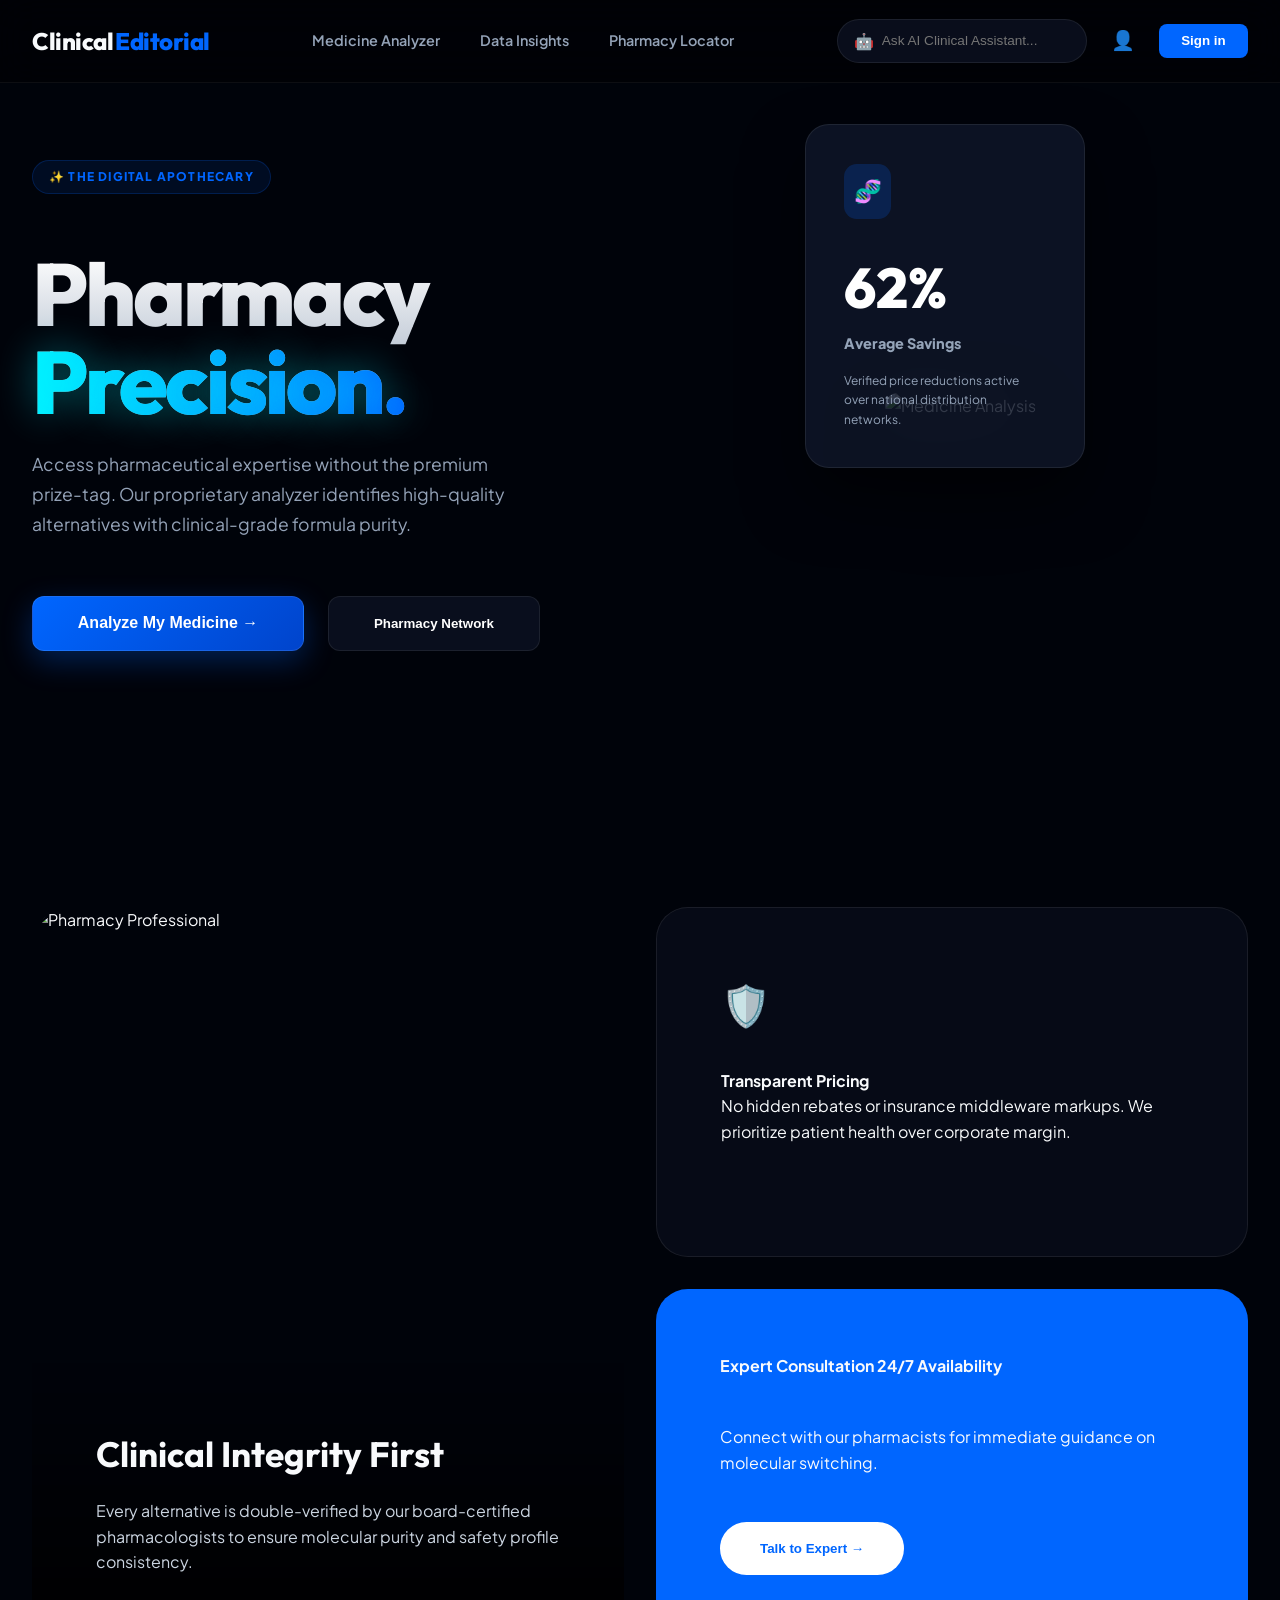
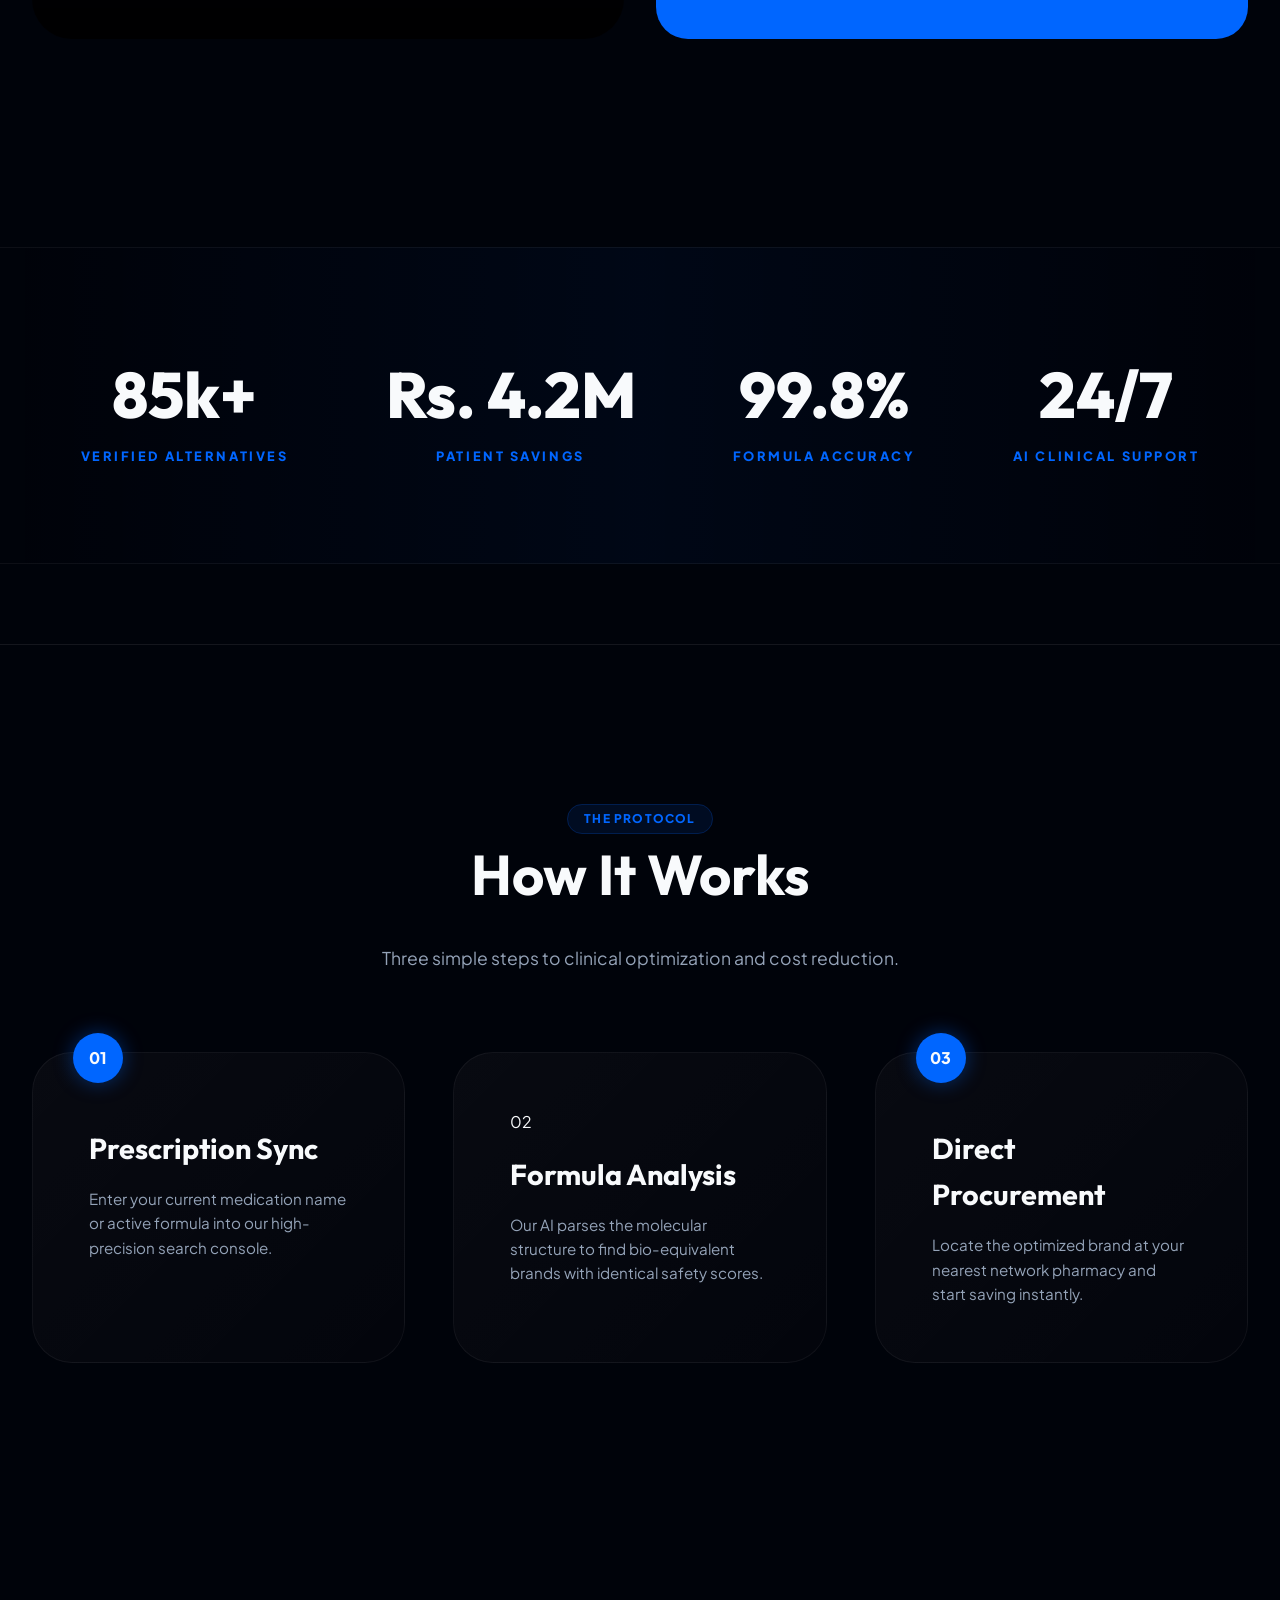
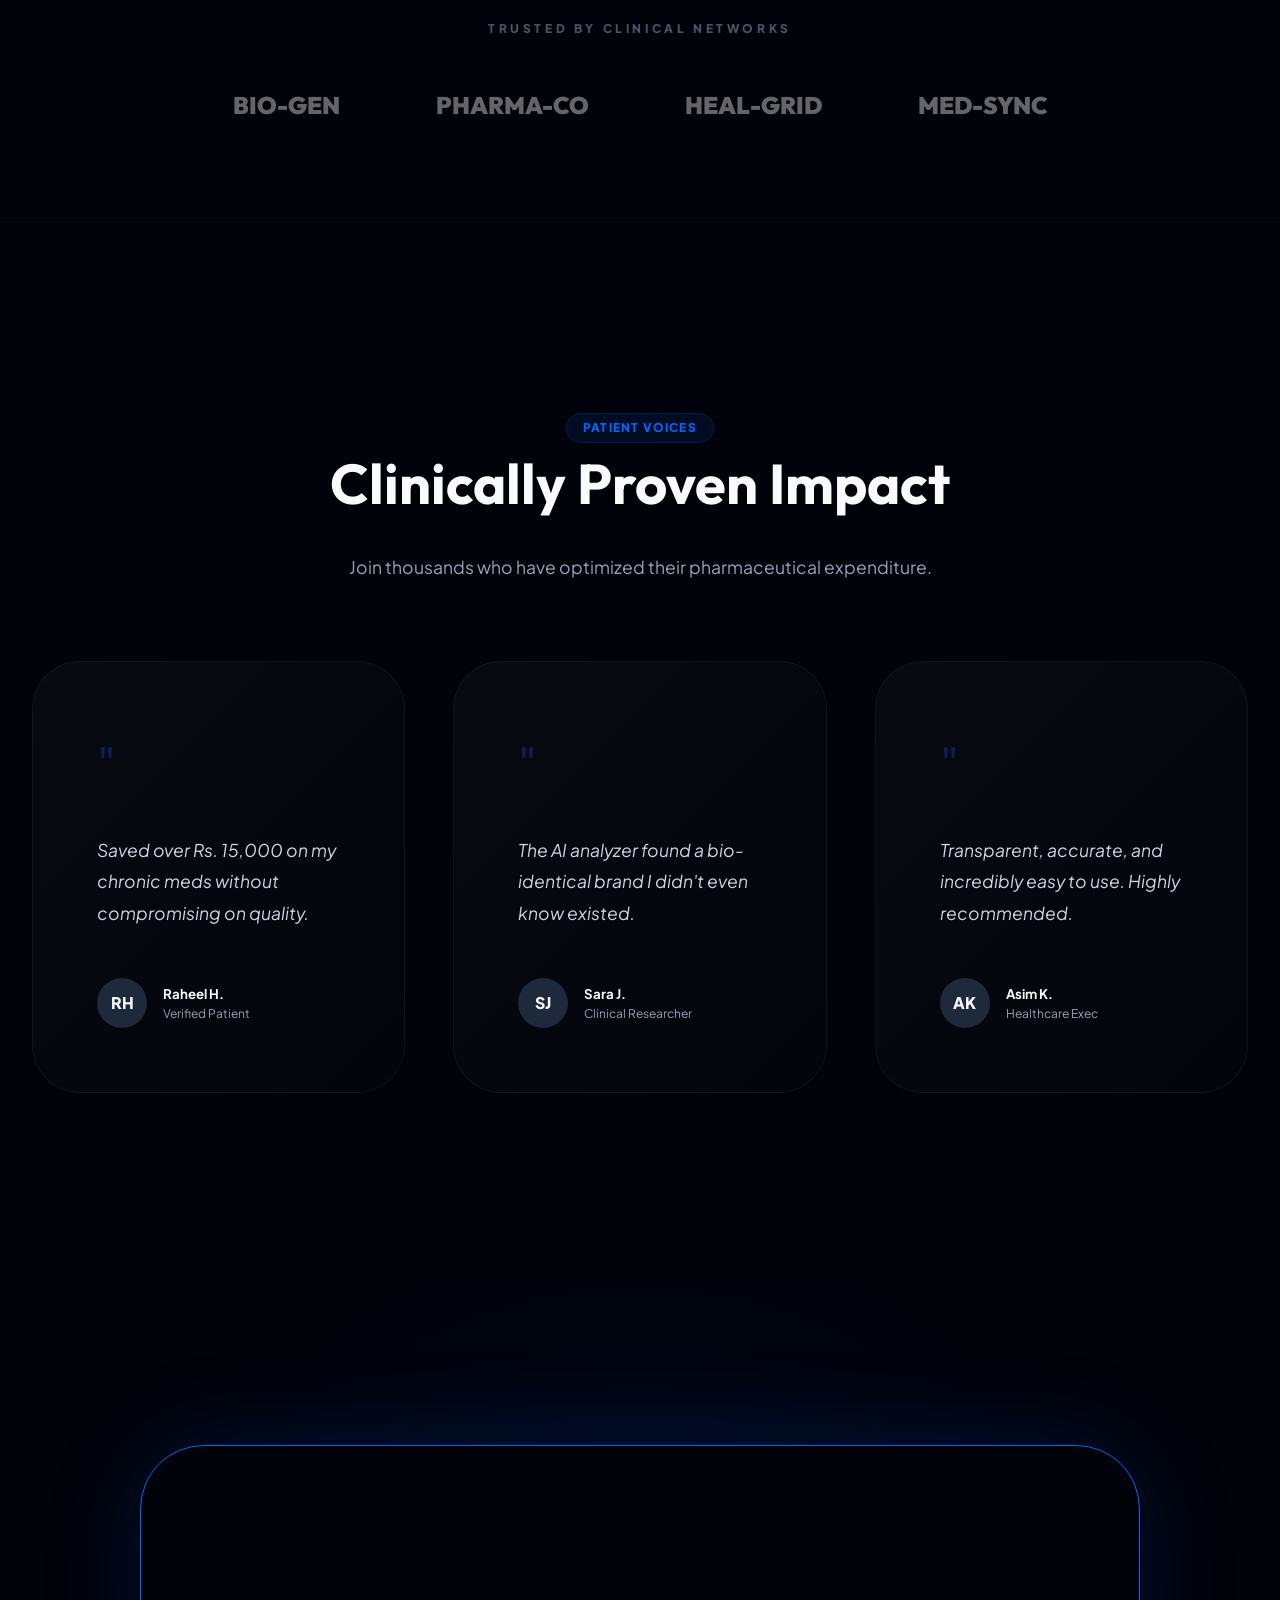
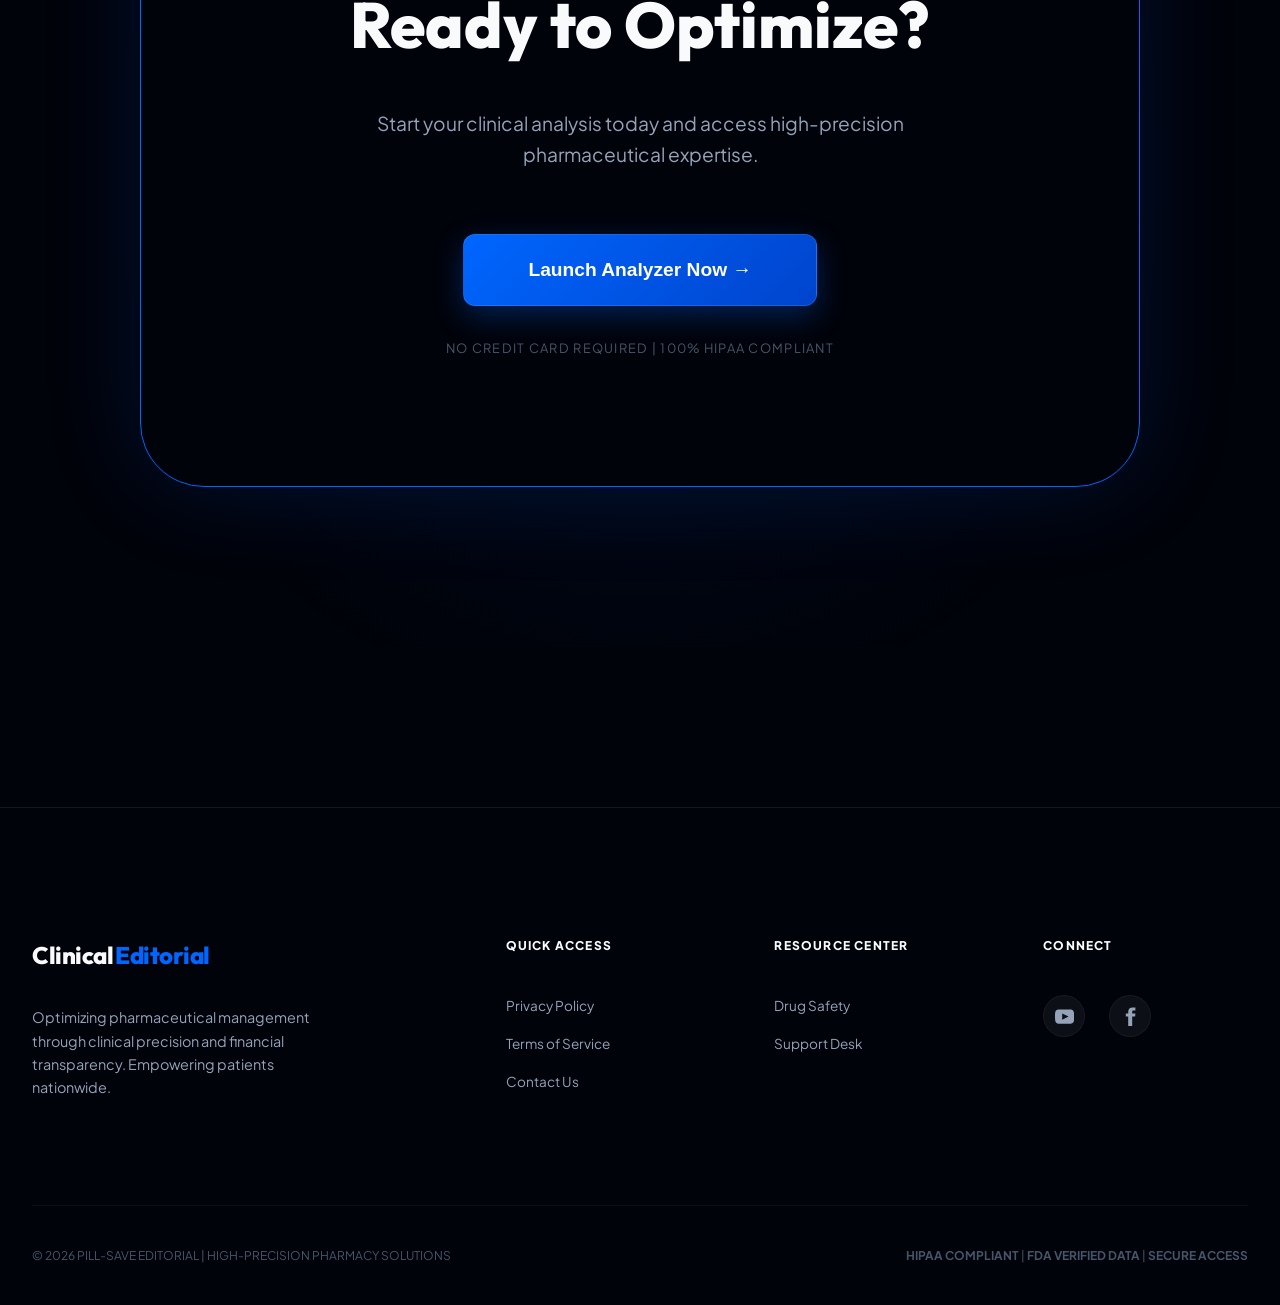
==== frontend/index.html @ 90de8e53 "first" ====
<!DOCTYPE html>
<html lang="en">

<head>
    <meta charset="UTF-8">
    <meta name="viewport" content="width=device-width, initial-scale=1.0">
    <title>Pharmacy Precision | Clinical Editorial</title>
    <!-- Fonts -->
    <link rel="preconnect" href="https://fonts.googleapis.com">
    <link rel="preconnect" href="https://fonts.gstatic.com" crossorigin>
    <link
        href="https://fonts.googleapis.com/css2?family=Outfit:wght@300;400;500;600;700;800;900&family=Plus+Jakarta+Sans:ital,wght@0,300;0,400;0,500;0,600;0,700;0,800;1,400&display=swap"
        rel="stylesheet">
    <!-- Main Style -->
    <link rel="stylesheet" href="style.css">
</head>

<body>
    <!-- Header Navigation -->
    <header class="main-header">
        <div class="header-container">
            <div class="logo"><a href="index.html"
                    style="text-decoration:none; color:inherit;">Clinical<span>Editorial</span></a></div>
            <nav class="nav-menu">
                <a href="analyzer.html">Medicine Analyzer</a>
                <a href="analytics.html">Data Insights</a>
                <a href="locator.html">Pharmacy Locator</a>
            </nav>
            <div class="header-actions">
                <div class="search-mini" style="width: 250px;">
                    <span class="icon" style="cursor: pointer;" onclick="goToAnalyzer()">🤖</span>
                    <input type="text" id="headerSearch" placeholder="Ask AI Clinical Assistant..."
                        onkeypress="if(event.key === 'Enter') goToAnalyzer()">
                </div>
                <button class="icon-btn" onclick="showProfile()">👤</button>
                <button class="signin-btn" id="authBtn" onclick="toggleAuth()">Sign in</button>
            </div>
        </div>
    </header>

    <main>
        <!-- Hero Section -->
        <section class="hero-section">
            <div class="container container-hero">
                <div class="hero-content">
                    <span class="badge-blue" style="margin-bottom: 2rem; display: inline-block;">✨ THE DIGITAL
                        APOTHECARY</span>
                    <h1 class="hero-main">Pharmacy <br><span class="glow-text"
                            style="color: #00f2ff; background: linear-gradient(90deg, #00f2ff, #0066ff); -webkit-background-clip: text; -webkit-text-fill-color: transparent; background-clip: text;">Precision.</span>
                    </h1>
                    <p class="hero-sub">Access pharmaceutical expertise without the premium prize-tag. Our proprietary
                        analyzer identifies high-quality alternatives with clinical-grade formula purity.</p>
                    <div class="hero-btns">
                        <button class="btn-primary" onclick="window.location.href='analyzer.html'">Analyze My Medicine
                            →</button>
                        <button class="btn-glass" onclick="window.location.href='locator.html'">Pharmacy
                            Network</button>
                    </div>
                </div>
                <div class="hero-visual">
                    <div class="visual-card-wrapper">
                        <img src="https://images.unsplash.com/photo-1584308666744-24d5c474f2ae?auto=format&fit=crop&q=80&w=800"
                            alt="Medicine Analysis" class="hero-img">
                        <div class="floating-stat-card">
                            <div class="stat-icon">🧬</div>
                            <div class="stat-main">62%</div>
                            <div class="stat-label">Average Savings</div>
                            <p class="stat-desc">Verified price reductions active over national distribution networks.
                            </p>
                        </div>
                    </div>
                </div>
            </div>
        </section>


        <!-- Philosophy Section -->
        <section class="phi-section">
            <div class="container phi-grid">
                <div class="phi-item phi-main">
                    <div class="phi-img-wrapper">
                        <img src="https://images.unsplash.com/photo-1628771065518-0d82f1938462?auto=format&fit=crop&w=600"
                            alt="Pharmacy Professional">
                        <div class="phi-overlay">
                            <h3>Clinical Integrity First</h3>
                            <p>Every alternative is double-verified by our board-certified pharmacologists to ensure
                                molecular purity and safety profile consistency.</p>
                        </div>
                    </div>
                </div>
                <div class="phi-item phi-side">
                    <div class="phi-card">
                        <span class="phi-icon">🛡️</span>
                        <h4>Transparent Pricing</h4>
                        <p>No hidden rebates or insurance middleware markups. We prioritize patient health over
                            corporate margin.</p>
                    </div>
                </div>
                <div class="phi-item phi-cta blue-card">
                    <h4>Expert Consultation 24/7 Availability</h4>
                    <p>Connect with our pharmacists for immediate guidance on molecular switching.</p>
                    <button class="cta-white-btn" onclick="window.location.href='expert_consultation.html'">Talk to
                        Expert →</button>
                </div>
            </div>
        </section>

        <!-- Dynamic Stats Section -->
        <section class="stats-banner">
            <div class="container stats-flex">
                <div class="big-stat">
                    <h2>85k+</h2>
                    <p>Verified Alternatives</p>
                </div>
                <div class="big-stat">
                    <h2>Rs. 4.2M</h2>
                    <p>Patient Savings</p>
                </div>
                <div class="big-stat">
                    <h2>99.8%</h2>
                    <p>Formula Accuracy</p>
                </div>
                <div class="big-stat">
                    <h2>24/7</h2>
                    <p>AI Clinical Support</p>
                </div>
            </div>
        </section>

        <!-- Process Flow Section -->
        <section class="process-section">
            <div class="container">
                <div class="text-center">
                    <span class="badge-blue">THE PROTOCOL</span>
                    <h2 class="sec-title">How It Works</h2>
                    <p class="sec-sub">Three simple steps to clinical optimization and cost reduction.</p>
                </div>
                <div class="process-grid">
                    <div class="process-step">
                        <div class="step-num">01</div>
                        <h3 class="step-title">Prescription Sync</h3>
                        <p class="step-desc">Enter your current medication name or active formula into our
                            high-precision search console.</p>
                    </div>
                    <div class="process-step">
                        <div class="step-numexplorer">02</div>
                        <h3 class="step-title">Formula Analysis</h3>
                        <p class="step-desc">Our AI parses the molecular structure to find bio-equivalent brands with
                            identical safety scores.</p>
                    </div>
                    <div class="process-step">
                        <div class="step-num">03</div>
                        <h3 class="step-title">Direct Procurement</h3>
                        <p class="step-desc">Locate the optimized brand at your nearest network pharmacy and start
                            saving instantly.</p>
                    </div>
                </div>
            </div>
        </section>


        <!-- Trusted By Section -->
        <section class="trusted-section">
            <div class="container">
                <p class="trusted-label">TRUSTED BY CLINICAL NETWORKS</p>
                <div class="logo-cloud">
                    <span>BIO-GEN</span>
                    <span>PHARMA-CO</span>
                    <span>HEAL-GRID</span>
                    <span>MED-SYNC</span>
                </div>
            </div>
        </section>

        <!-- Testimonials -->
        <section class="testimonials-section">
            <div class="container">
                <div class="text-center">
                    <span class="badge-blue">PATIENT VOICES</span>
                    <h2 class="sec-title">Clinically Proven Impact</h2>
                    <p class="sec-sub">Join thousands who have optimized their pharmaceutical expenditure.</p>
                </div>
                <div class="test-grid">
                    <div class="test-card">
                        <span class="quote-icon">"</span>
                        <p class="test-content">Saved over Rs. 15,000 on my chronic meds without compromising on
                            quality.</p>
                        <div class="user-info">
                            <div class="user-avatar">RH</div>
                            <div>
                                <h5 style="margin:0;">Raheel H.</h5>
                                <p style="font-size:0.75rem; color:var(--text-muted); margin:0;">Verified Patient</p>
                            </div>
                        </div>
                    </div>
                    <div class="test-card">
                        <span class="quote-icon">"</span>
                        <p class="test-content">The AI analyzer found a bio-identical brand I didn't even know existed.
                        </p>
                        <div class="user-info">
                            <div class="user-avatar">SJ</div>
                            <div>
                                <h5 style="margin:0;">Sara J.</h5>
                                <p style="font-size:0.75rem; color:var(--text-muted); margin:0;">Clinical Researcher</p>
                            </div>
                        </div>
                    </div>
                    <div class="test-card">
                        <span class="quote-icon">"</span>
                        <p class="test-content">Transparent, accurate, and incredibly easy to use. Highly recommended.
                        </p>
                        <div class="user-info">
                            <div class="user-avatar">AK</div>
                            <div>
                                <h5 style="margin:0;">Asim K.</h5>
                                <p style="font-size:0.75rem; color:var(--text-muted); margin:0;">Healthcare Exec</p>
                            </div>
                        </div>
                    </div>
                </div>
            </div>
        </section>

        <!-- Final Final CTA -->
        <section class="final-cta">
            <div class="container">
                <div class="cta-box">
                    <h2 style="font-family:'Outfit'; font-size:4rem; font-weight:800; margin-bottom: 2rem;">Ready to
                        Optimize?</h2>
                    <p>Start your clinical analysis today and access high-precision pharmaceutical expertise.</p>
                    <button class="btn-primary" style="padding: 1.5rem 4rem; font-size: 1.2rem;"
                        onclick="window.location.href='analyzer.html'">Launch Analyzer Now →</button>
                    <div style="margin-top: 2rem; color: #475569; font-size: 0.8rem; letter-spacing: 0.1em;">
                        NO CREDIT CARD REQUIRED | 100% HIPAA COMPLIANT
                    </div>
                </div>
            </div>
        </section>
    </main>

    <!-- Footer -->
    <footer class="main-footer">
        <div class="container">
            <div class="footer-cols">
                <div class="col-brand">
                    <div class="logo">Clinical<span>Editorial</span></div>
                    <p class="brand-desc">Optimizing pharmaceutical management through clinical precision and financial
                        transparency. Empowering patients nationwide.</p>
                </div>
                <div class="col-links">
                    <h5>QUICK ACCESS</h5>
                    <a href="info.html?page=Privacy Policy">Privacy Policy</a>
                    <a href="info.html?page=Terms of Service">Terms of Service</a>
                    <a href="contact.html">Contact Us</a>
                </div>
                <div class="col-links">
                    <h5>RESOURCE CENTER</h5>
                    <a href="info.html?page=Drug Safety">Drug Safety</a>
                    <a href="info.html?page=Support Desk">Support Desk</a>
                </div>
                <div class="col-links">
                    <h5>CONNECT</h5>
                    <div class="social-icons">
                        <a href="https://www.youtube.com/@Nensongamer" target="_blank" title="YouTube">
                            <svg width="24" height="24" viewBox="0 0 24 24" fill="currentColor">
                                <path
                                    d="M19.615 3.184c-3.604-.246-11.631-.245-15.23 0-3.897.266-4.356 2.62-4.385 8.816.029 6.185.484 8.549 4.385 8.816 3.6.245 11.626.246 15.23 0 3.897-.266 4.356-2.62 4.385-8.816-.029-6.185-.484-8.549-4.385-8.816zm-10.615 12.816v-8l8 3.993-8 4.007z" />
                            </svg>
                        </a>
                        <a href="https://www.facebook.com/people/Jimi-blogger/61564861670342/" target="_blank"
                            title="Facebook">
                            <svg width="24" height="24" viewBox="0 0 24 24" fill="currentColor">
                                <path
                                    d="M9 8h-3v4h3v12h5v-12h3.642l.358-4h-4v-2.21c0-.837.38-1.29 1.173-1.29h2.827v-4h-3.327c-3.604 0-5.632 1.954-5.632 5.093v2.407z" />
                            </svg>
                        </a>
                    </div>
                </div>
            </div>
            <div class="footer-bottom">
                <p>© 2026 PILL-SAVE EDITORIAL | HIGH-PRECISION PHARMACY SOLUTIONS</p>
                <div class="legal-badges">
                    <span>HIPAA COMPLIANT</span> | <span>FDA VERIFIED DATA</span> | <span>SECURE ACCESS</span>
                </div>
            </div>
        </div>
    </footer>

    <!-- Scripts -->
    <script src="script.js"></script>
</body>

</html>
---- frontend/style.css ----
/* f:\fyp shoaib\style.css */

:root {
    --bg-black: #00030a;
    --primary-blue: #0066ff;
    --accent-cyan: #00f2ff;
    --glass-bg: rgba(15, 23, 42, 0.4);
    --glass-border: rgba(255, 255, 255, 0.08);
    --text-white: #f8fafc;
    --text-muted: #94a3b8;
}

* {
    margin: 0;
    padding: 0;
    box-sizing: border-box;
    scroll-behavior: smooth;
}

body {
    background-color: var(--bg-black);
    color: var(--text-white);
    font-family: 'Plus Jakarta Sans', sans-serif;
    line-height: 1.6;
    overflow-x: hidden;
}

/* Base Container */
.container {
    max-width: 1400px;
    margin: 0 auto;
    padding: 0 2rem;
}

/* --- Header Navigation --- */
.main-header {
    position: fixed;
    top: 0; left: 0; right: 0;
    background: rgba(0, 0, 0, 0.8);
    backdrop-filter: blur(10px);
    z-index: 1000;
    border-bottom: 1px solid var(--glass-border);
    padding: 1.2rem 0;
}

.header-container {
    max-width: 1400px;
    margin: 0 auto;
    padding: 0 2rem;
    display: flex;
    justify-content: space-between;
    align-items: center;
}

.logo {
    font-family: 'Outfit', sans-serif;
    font-weight: 800;
    font-size: 1.5rem;
    letter-spacing: -0.5px;
}

.logo span { color: var(--primary-blue); margin-left: 2px; }

.nav-menu {
    display: flex;
    gap: 2.5rem;
}

.nav-menu a {
    text-decoration: none;
    color: var(--text-muted);
    font-weight: 600;
    font-size: 0.9rem;
    transition: all 0.3s cubic-bezier(0.4, 0, 0.2, 1);
    position: relative;
    padding: 0.5rem 0;
}

.nav-menu a::after {
    content: '';
    position: absolute;
    bottom: 0; left: 0; width: 0; height: 2px;
    background: var(--primary-blue);
    transition: width 0.3s ease;
}

.nav-menu a:hover { color: var(--text-white); }
.nav-menu a:hover::after { width: 100%; }
.nav-menu a.active { color: var(--text-white); }
.nav-menu a.active::after { width: 100%; }

.header-actions {
    display: flex;
    align-items: center;
    gap: 1.5rem;
}

.search-mini {
    background: rgba(15, 23, 42, 0.6);
    border: 1px solid var(--glass-border);
    border-radius: 2rem;
    padding: 0.5rem 1rem;
    display: flex;
    align-items: center;
}

.search-mini input {
    background: transparent;
    border: none;
    color: white;
    margin-left: 0.5rem;
    outline: none;
    font-size: 0.85rem;
}

.icon-btn {
    background: transparent;
    border: none;
    font-size: 1.2rem;
    cursor: pointer;
    color: var(--text-muted);
}

.signin-btn {
    background: var(--primary-blue);
    color: white;
    border: none;
    border-radius: 0.5rem;
    padding: 0.6rem 1.4rem;
    font-weight: 700;
    cursor: pointer;
}

/* --- Hero Section --- */
.hero-section {
    padding-top: 10rem;
    padding-bottom: 8rem;
}

.container-hero {
    display: flex;
    align-items: center;
    gap: 4rem;
}

.hero-content { flex: 1.3; }
.hero-visual { flex: 0.7; }

.badge-blue {
    background: rgba(0, 102, 255, 0.1);
    color: var(--primary-blue);
    font-weight: 800;
    font-size: 0.75rem;
    padding: 0.4rem 1rem;
    border-radius: 2rem;
    letter-spacing: 0.1em;
    border: 1px solid rgba(0, 102, 255, 0.2);
}

.hero-main {
    font-family: 'Outfit', sans-serif;
    font-size: 5.5rem;
    font-weight: 800;
    line-height: 1;
    margin: 1.5rem 0;
    letter-spacing: -3px;
}

.glow-text {
    color: var(--accent-cyan);
    text-shadow: 0 0 40px rgba(0, 242, 255, 0.4);
}

.hero-sub {
    font-size: 1.1rem;
    color: var(--text-muted);
    max-width: 500px;
    line-height: 1.7;
    margin-bottom: 3.5rem;
}

.hero-btns {
    display: flex;
    gap: 1.5rem;
}

.btn-primary {
    background: linear-gradient(90deg, #0055ff, #0066ff);
    color: white;
    border: none;
    border-radius: 0.75rem;
    padding: 1.1rem 2.8rem;
    font-weight: 800;
    font-size: 1rem;
    cursor: pointer;
    box-shadow: 0 10px 30px rgba(0, 102, 255, 0.3);
    transition: transform 0.3s;
}

.btn-primary:hover { transform: translateY(-3px); }

.btn-glass {
    background: rgba(15, 23, 42, 0.6);
    color: white;
    border: 1px solid var(--glass-border);
    border-radius: 0.75rem;
    padding: 1.1rem 2.8rem;
    font-weight: 800;
    cursor: pointer;
    backdrop-filter: blur(10px);
}

/* Hero Visual & Stat Card */
.visual-card-wrapper {
    position: relative;
    padding: 2.5rem;
}

.hero-img {
    width: 100%;
    border-radius: 2.5rem;
    box-shadow: 0 50px 100px rgba(0, 0, 0, 0.8);
    opacity: 0.8;
}

.floating-stat-card {
    position: absolute;
    bottom: -10px;
    left: -40px;
    background: rgba(15, 23, 42, 0.8);
    backdrop-filter: blur(40px);
    border: 1px solid var(--glass-border);
    border-radius: 1.5rem;
    padding: 2.4rem;
    width: 280px;
    box-shadow: 0 30px 60px rgba(0,0,0,0.5);
    animation: float 6s ease-in-out infinite;
}

@keyframes float {
    0% { transform: translateY(0); }
    50% { transform: translateY(-15px); }
    100% { transform: translateY(0); }
}

.stat-icon {
    background: rgba(0, 102, 255, 0.2);
    width: fit-content;
    padding: 0.6rem;
    border-radius: 0.8rem;
    font-size: 1.4rem;
    margin-bottom: 1.5rem;
}

.stat-main {
    font-family: 'Outfit', sans-serif;
    font-size: 3.5rem;
    font-weight: 800;
    color: white;
    margin: 0;
}

.stat-label {
    font-weight: 800;
    font-size: 0.9rem;
    color: var(--text-muted);
}

.stat-desc {
    font-size: 0.75rem;
    color: var(--text-muted);
    margin-top: 1rem;
    line-height: 1.6;
}

/* --- Medicine Analyzer Section --- */
.analyzer-section {
    padding: 10rem 0;
    background: #01040f;
}

.text-center { text-align: center; }

.sec-title {
    font-family: 'Outfit', sans-serif;
    font-size: 3.5rem;
    margin-bottom: 1.5rem;
}

.sec-sub {
    color: var(--text-muted);
    max-width: 600px;
    margin: 0 auto 5rem;
    font-size: 1.1rem;
}

.search-console {
    background: rgba(15, 23, 42, 0.8);
    backdrop-filter: blur(40px);
    border: 1px solid var(--glass-border);
    border-radius: 2rem;
    padding: 3.5rem 4rem;
    max-width: 900px;
    margin: 0 auto 6rem;
    text-align: left;
}

.console-label {
    display: block;
    font-weight: 800;
    font-size: 0.7rem;
    letter-spacing: 0.15em;
    color: var(--primary-blue);
    margin-bottom: 2rem;
}

.input-group {
    display: flex;
    gap: 1.5rem;
}

.input-group input {
    flex: 1;
    background: rgba(0, 0, 0, 0.4);
    border: 1px solid var(--glass-border);
    border-radius: 1rem;
    padding: 1.2rem 2rem;
    color: white;
    font-size: 1.1rem;
    outline: none;
    transition: border 0.3s;
}

.input-group input:focus { border-color: var(--primary-blue); }

.btn-run {
    background: var(--primary-blue);
    color: white;
    border: none;
    border-radius: 1rem;
    padding: 0 2.5rem;
    font-weight: 800;
    cursor: pointer;
    font-size: 1rem;
}

/* Results Grid & Cards */
.results-grid {
    display: grid;
    grid-template-columns: repeat(2, 1fr);
    gap: 2.5rem;
    margin-top: 4rem;
}

.comp-card {
    background: rgba(15, 23, 42, 0.4);
    border: 1px solid var(--glass-border);
    border-radius: 1.5rem;
    padding: 3rem;
    text-align: left;
    transition: all 0.4s;
    position: relative;
    overflow: hidden;
}

.comp-card:hover { 
    border-color: var(--primary-blue); 
    transform: translateY(-8px) scale(1.02);
    box-shadow: 0 40px 80px rgba(0, 102, 255, 0.15);
}

.card-header {
    display: flex;
    justify-content: space-between;
    align-items: center;
    margin-bottom: 3.5rem;
}

.tag-badge {
    font-weight: 800;
    font-size: 0.7rem;
    padding: 0.3rem 0.8rem;
    border-radius: 0.5rem;
    letter-spacing: 0.05em;
}

.price-main {
    font-family: 'Outfit', sans-serif;
    font-size: 2.2rem;
    font-weight: 800;
}

.progress-container { margin-top: 2.5rem; }

.progress-label {
    display: flex;
    justify-content: space-between;
    font-size: 0.75rem;
    font-weight: 800;
    margin-bottom: 0.8rem;
}

.progress-track {
    height: 6px;
    background: #1e293b;
    border-radius: 10px;
    overflow: hidden;
}

.progress-fill { height: 100%; border-radius: 10px; }

/* Placeholder Message */
.placeholder-msg {
    grid-column: span 2;
    padding: 6rem;
    color: var(--text-muted);
    font-weight: 500;
    border: 1px dashed var(--glass-border);
    border-radius: 2rem;
}

/* --- Philosophy Grid --- */
.phi-section { padding: 8rem 0; }

.phi-grid {
    display: grid;
    grid-template-columns: repeat(2, 1fr);
    grid-template-rows: repeat(2, 350px);
    gap: 2rem;
}

.phi-main { grid-row: span 2; }

.phi-img-wrapper {
    position: relative;
    height: 100%;
    border-radius: 2.5rem;
    overflow: hidden;
}

.phi-img-wrapper img { width: 100%; height: 100%; object-fit: cover; }

.phi-overlay {
    position: absolute;
    bottom: 0; left: 0; right: 0;
    padding: 4rem;
    background: linear-gradient(0deg, rgba(0,0,0,0.9), transparent);
}

.phi-overlay h3 { font-family: 'Outfit'; font-size: 2.2rem; margin-bottom: 1rem; }
.phi-overlay p { font-size: 1rem; color: #cbd5e1; }

.phi-card {
    background: rgba(15, 23, 42, 0.4);
    border: 1px solid var(--glass-border);
    border-radius: 2rem;
    padding: 4rem;
    height: 100%;
}

.phi-icon { font-size: 2.5rem; display: block; margin-bottom: 2rem; }

.blue-card {
    background: var(--primary-blue);
    padding: 4rem;
    border-radius: 2rem;
    display: flex;
    flex-direction: column;
    justify-content: space-between;
}

.cta-white-btn {
    background: white;
    color: var(--primary-blue);
    border: none;
    border-radius: 2.5rem;
    padding: 1.2rem 2.5rem;
    font-weight: 800;
    cursor: pointer;
    align-self: flex-start;
}

.delivery-card {
    background: #0d111b;
    border-radius: 2rem;
    padding: 3rem 4rem;
    display: flex;
    justify-content: space-between;
    align-items: center;
    border: 1px solid var(--glass-border);
}

.del-icon { font-size: 4rem; opacity: 0.1; }

/* --- Footer --- */
.main-footer {
    border-top: 1px solid var(--glass-border);
    padding-top: 8rem;
    margin-top: 10rem;
}

.footer-cols {
    display: grid;
    grid-template-columns: 2fr 1fr 1fr 1fr;
    gap: 4rem;
    margin-bottom: 6rem;
}

.brand-desc {
    color: var(--text-muted);
    font-size: 0.9rem;
    max-width: 300px;
    margin-top: 2rem;
}

.col-links h5 {
    font-size: 0.75rem;
    letter-spacing: 0.1em;
    margin-bottom: 2.5rem;
    font-weight: 800;
}

.col-links a {
    display: block;
    text-decoration: none;
    color: var(--text-muted);
    font-size: 0.85rem;
    margin-bottom: 1rem;
    transition: color 0.3s;
}

.col-links a:hover { color: var(--text-white); }

.social-icons {
    display: flex;
    gap: 1.5rem;
    color: var(--text-muted);
}
.social-icons a {
    text-decoration: none;
    color: inherit;
    transition: all 0.4s cubic-bezier(0.4, 0, 0.2, 1);
    width: 42px;
    height: 42px;
    display: flex;
    align-items: center;
    justify-content: center;
    border-radius: 50%;
    background: rgba(255, 255, 255, 0.05);
    border: 1px solid rgba(255, 255, 255, 0.05);
}
.social-icons a svg { width: 1.2rem; height: 1.2rem; }
.social-icons a:hover {
    background: var(--primary-blue);
    color: white;
    transform: translateY(-5px) scale(1.1);
    border-color: rgba(255, 255, 255, 0.2);
    box-shadow: 0 10px 25px rgba(0, 102, 255, 0.5);
}

.footer-bottom {
    border-top: 1px solid rgba(255,255,255,0.05);
    padding: 2.5rem 0;
    display: flex;
    justify-content: space-between;
    align-items: center;
    color: #475569;
    font-size: 0.75rem;
}

.legal-badges span { font-weight: 700; }

@media (max-width: 1024px) {
    .container-hero { flex-direction: column; text-align: center; }
    .hero-main { font-size: 3.5rem; }
    .hero-btns { justify-content: center; }
    .results-grid { grid-template-columns: 1fr; }
    .footer-cols { grid-template-columns: 1fr 1fr; }
}
/* --- Process Flow Section --- */
.process-section { padding: 10rem 0; border-top: 1px solid var(--glass-border); }

.process-grid {
    display: grid;
    grid-template-columns: repeat(3, 1fr);
    gap: 3rem;
    margin-top: 5rem;
    position: relative;
}

.process-step {
    background: var(--glass-bg);
    border: 1px solid var(--glass-border);
    padding: 3.5rem;
    border-radius: 2.5rem;
    position: relative;
    transition: all 0.3s;
}

.process-step:hover { border-color: var(--primary-blue); transform: translateY(-10px); }

.step-num {
    position: absolute;
    top: -20px;
    left: 40px;
    background: var(--primary-blue);
    width: 50px;
    height: 50px;
    display: flex;
    align-items: center;
    justify-content: center;
    border-radius: 50%;
    font-weight: 900;
    box-shadow: 0 0 20px rgba(0, 102, 255, 0.4);
}

.step-title { font-family: 'Outfit'; font-size: 1.8rem; margin-bottom: 1rem; margin-top: 1rem; }
.step-desc { color: var(--text-muted); font-size: 0.95rem; }

/* --- Feature Grid --- */
.features-section { padding: 8rem 0; background: radial-gradient(circle at 50% 50%, rgba(0, 102, 255, 0.03) 0%, transparent 70%); }

.features-grid {
    display: grid;
    grid-template-columns: repeat(4, 1fr);
    gap: 1.5rem;
}

.feature-card {
    background: rgba(255,255,255,0.02);
    border: 1px solid rgba(255,255,255,0.05);
    padding: 2.5rem;
    border-radius: 1.5rem;
    text-align: center;
}

.feature-icon { font-size: 2.5rem; margin-bottom: 1.5rem; display: block; filter: drop-shadow(0 0 10px rgba(0,242,255,0.3)); }
.feature-card h4 { font-family: 'Outfit'; font-size: 1.2rem; margin-bottom: 0.8rem; }
.feature-card p { font-size: 0.85rem; color: var(--text-muted); }

/* --- Stats Highlight --- */
.stats-banner {
    padding: 6rem 0;
    margin: 5rem 0;
    background: linear-gradient(90deg, transparent, rgba(0, 102, 255, 0.05), transparent);
    border-top: 1px solid rgba(255,255,255,0.05);
    border-bottom: 1px solid rgba(255,255,255,0.05);
}

.stats-flex {
    display: flex;
    justify-content: space-around;
    align-items: center;
    text-align: center;
}

.big-stat h2 { font-family: 'Outfit'; font-size: 4rem; font-weight: 800; color: var(--text-white); }
.big-stat p { color: var(--primary-blue); font-weight: 800; text-transform: uppercase; font-size: 0.8rem; letter-spacing: 0.2em; }

/* --- Trusted By Section (Minimalist & Spacious) --- */
.trusted-section {
    padding: 6rem 0;
    text-align: center;
    border-bottom: 1px solid rgba(255,255,255,0.03);
}

.trusted-label {
    text-transform: uppercase;
    letter-spacing: 0.3em;
    font-size: 0.75rem;
    color: #475569;
    margin-bottom: 3rem;
    font-weight: 800;
}

.logo-cloud {
    display: flex;
    justify-content: center;
    gap: 6rem;
    opacity: 0.4;
    filter: grayscale(1);
    font-family: 'Outfit';
    font-weight: 900;
    font-size: 1.5rem;
}

/* --- Testimonials (Bento Style & High Spacing) --- */
.testimonials-section { padding: 12rem 0; }

.test-grid {
    display: grid;
    grid-template-columns: repeat(3, 1fr);
    gap: 3rem;
}

.test-card {
    background: linear-gradient(135deg, rgba(255,255,255,0.03), transparent);
    border: 1px solid var(--glass-border);
    padding: 4rem;
    border-radius: 3rem;
    transition: all 0.4s;
}

.test-card:hover { border-color: var(--primary-blue); background: rgba(0, 102, 255, 0.05); }

.quote-icon { font-size: 3rem; color: var(--primary-blue); opacity: 0.3; margin-bottom: 2rem; display: block; }
.test-content { font-size: 1.1rem; color: #cbd5e1; margin-bottom: 3rem; line-height: 1.8; font-style: italic; }
.user-info { display: flex; align-items: center; gap: 1rem; }
.user-avatar { width: 50px; height: 50px; border-radius: 50%; background: #1e293b; display: flex; align-items: center; justify-content: center; font-weight: 800; }

/* --- High Impact Final CTA --- */
.final-cta {
    padding: 10rem 0;
    text-align: center;
    background: radial-gradient(circle at center, rgba(0, 102, 255, 0.1) 0%, transparent 70%);
}

.cta-box {
    background: var(--bg-black);
    border: 1px solid var(--primary-blue);
    padding: 8rem 4rem;
    border-radius: 4rem;
    max-width: 1000px;
    margin: 0 auto;
    box-shadow: 0 0 100px rgba(0, 102, 255, 0.15);
}

.cta-box h2 { font-family: 'Outfit'; font-size: 4rem; font-weight: 800; margin-bottom: 2rem; }
.cta-box p { color: var(--text-muted); font-size: 1.2rem; margin-bottom: 4rem; max-width: 600px; margin-left: auto; margin-right: auto; }

/* --- Premium UI Enhancements --- */
body::before {
    content: "";
 position: fixed;
 top: 0; left: 0; width: 100%; height: 100%;
 pointer-events: none;
 z-index: -1;
}

.main-header {
 background: rgba(0, 0, 0, 0.4);
 backdrop-filter: blur(20px);
 border-bottom: 1px solid rgba(255, 255, 255, 0.05);
}

.hero-main {
 background: linear-gradient(to bottom, #fff, #94a3b8);
 -webkit-background-clip: text;
 -webkit-text-fill-color: transparent;
 background-clip: text;
}

.btn-primary {
 position: relative;
 overflow: hidden;
 transition: all 0.5s cubic-bezier(0.4, 0, 0.2, 1);
 background: linear-gradient(135deg, #0066ff, #0044cc);
 border: 1px solid rgba(255,255,255,0.1);
}

.btn-primary::after {
 content: \\;
 position: absolute;
 top: -50%; left: -50%; width: 200%; height: 200%;
 background: radial-gradient(circle, rgba(255,255,255,0.2) 0%, transparent 60%);
 transform: scale(0);
 transition: transform 0.6s;
}

.btn-primary:hover::after { transform: scale(1); }
.btn-primary:hover { transform: translateY(-5px) scale(1.02); box-shadow: 0 20px 40px rgba(0, 102, 255, 0.4); }

.comp-card, .test-card, .process-step, .feature-card {
 background: linear-gradient(135deg, rgba(255,255,255,0.03) 0%, rgba(255,255,255,0.01) 100%);
 border: 1px solid rgba(255, 255, 255, 0.05);
 backdrop-filter: blur(10px);
 transition: all 0.4s cubic-bezier(0.4, 0, 0.2, 1) !important;
}

.comp-card:hover, .test-card:hover, .process-step:hover {
 background: linear-gradient(135deg, rgba(0, 102, 255, 0.08) 0%, transparent 100%);
 border-color: rgba(0, 102, 255, 0.4);
 box-shadow: 0 30px 60px rgba(0,0,0,0.4), inset 0 0 20px rgba(0, 242, 255, 0.05);
}

/* Smooth entrance animations */
@keyframes fadeInUp {
 from { opacity: 0; transform: translateY(30px); }
 to { opacity: 1; transform: translateY(0); }
}

section { animation: fadeInUp 1s ease-out both; }
section:nth-child(2) { animation-delay: 0.2s; }
section:nth-child(3) { animation-delay: 0.4s; }
section:nth-child(4) { animation-delay: 0.6s; }
section:nth-child(5) { animation-delay: 0.8s; }

/* Floating Ambient Blobs */
.ambient-blob {
    position: fixed;
    width: 600px;
    height: 600px;
    background: radial-gradient(circle, rgba(0, 102, 255, 0.08) 0%, transparent 70%);
    filter: blur(80px);
    z-index: -1;
    border-radius: 50%;
    pointer-events: none;
}

.blob-1 { top: -10%; left: -10%; animation: moveBlob 20s infinite alternate; }
.blob-2 { bottom: -10%; right: -10%; animation: moveBlob 25s infinite alternate-reverse; }

@keyframes moveBlob {
    from { transform: translate(0, 0); }
    to { transform: translate(100px, 100px); }
}

/* --- Interactive Glow & Hover effects for ALL buttons --- */
button, .btn-primary, .btn-glass, .btn-run, .cta-white-btn, .signin-btn {
    position: relative;
    overflow: hidden;
    transition: all 0.4s cubic-bezier(0.23, 1, 0.32, 1) !important;
    cursor: pointer;
}

/* Glow trail effect */
button:active, .btn-primary:active { transform: scale(0.96) !important; }

button:hover, .btn-primary:hover, .btn-glass:hover, .btn-run:hover, .signin-btn:hover {
    box-shadow: 0 0 30px rgba(0, 102, 255, 0.6), 0 0 60px rgba(0, 242, 255, 0.2);
    transform: translateY(-5px) !important;
    filter: brightness(1.2);
}

/* Special Highlight for Primary Buttons */
.btn-primary:hover::before, .btn-run:hover::before {
    content: "";
    position: absolute;
    top: 50%; left: 50%;
    width: 300%; height: 300%;
    background: radial-gradient(circle, rgba(255, 255, 255, 0.3) 0%, transparent 70%);
    transform: translate(-50%, -50%);
    transition: opacity 0.4s ease;
    pointer-events: none;
}

/* Glossy overlay trail */
button::after {
    content: "";
    position: absolute;
    top: 0; left: -100%;
    width: 100%; height: 100%;
    background: linear-gradient(90deg, transparent, rgba(255, 255, 255, 0.1), transparent);
    transition: 0.5s;
}

button:hover::after { left: 100%; }

/* Light trail for glass buttons */
.btn-glass:hover {
 background: rgba(255, 255, 255, 0.1);
 border-color: #00f2ff;
 box-shadow: 0 0 20px rgba(0, 242, 255, 0.3);
}

/* --- Hover Effects for Philosophy Cards --- */
.phi-card, .blue-card {
    transition: all 0.5s cubic-bezier(0.4, 0, 0.2, 1) !important;
    cursor: default;
}

/* Transparent Pricing Card Hover */
.phi-card:hover {
    background: rgba(0, 102, 255, 0.1);
    border-color: var(--primary-blue);
    box-shadow: 0 30px 60px rgba(0, 102, 255, 0.2);
    transform: translateY(-10px) scale(1.02);
}

/* Expert Consultation Card Hover */
.blue-card:hover {
    background: #0055ff;
    box-shadow: 0 40px 80px rgba(0, 85, 255, 0.4);
    transform: translateY(-10px) scale(1.02);
    filter: brightness(1.1);
}

/* Overlay Image Hover Effect */
.phi-img-wrapper:hover .phi-overlay {
    background: linear-gradient(0deg, rgba(0, 102, 255, 0.8), transparent);
    transition: background 0.5s ease;
}

/* --- Medicine Analyzer UI States --- */
.analyzer-loading {
    padding: 3rem;
    font-family: 'Outfit';
    font-size: 1.5rem;
    color: #00f2ff;
    font-weight: 700;
    text-shadow: 0 0 20px rgba(0, 242, 255, 0.4);
    animation: loading-pulse 1.5s infinite;
    grid-column: span 2;
    text-align: center;
}
@keyframes loading-pulse {
    0% { opacity: 0.5; transform: translateY(0); }
    50% { opacity: 1; transform: translateY(-5px); }
    100% { opacity: 0.5; transform: translateY(0); }
}

/* AI Highlight Animation */
@keyframes ai-card-highlight {
    0% { transform: scale(1); box-shadow: 0 0 0 rgba(0, 102, 255, 0); }
    50% { transform: scale(1.03); box-shadow: 0 0 50px rgba(0, 102, 255, 0.5); border-color: rgba(0, 102, 255, 0.8); }
    100% { transform: scale(1); }
}

#ai-suggested-card {
    animation: ai-card-highlight 2s ease-in-out 1s forwards;
    z-index: 10;
}


/* --- Advanced Analytics & Bento Grid --- */
.analytics-page {
    padding-top: 140px;
    position: relative;
    overflow: hidden;
}

/* Bento Grid System */
.bento-grid {
    display: grid;
    grid-template-columns: repeat(4, 1fr);
    grid-auto-rows: minmax(180px, auto);
    gap: 1.5rem;
    margin-bottom: 6rem;
}

.bento-card {
    padding: 2.5rem;
    display: flex;
    flex-direction: column;
    justify-content: space-between;
    transition: all 0.5s cubic-bezier(0.23, 1, 0.32, 1);
}

.bento-card:hover {
    transform: translateY(-10px);
    border-color: rgba(0, 102, 255, 0.4);
    box-shadow: 0 40px 80px rgba(0,0,0,0.4), 0 0 20px rgba(0, 102, 255, 0.1);
}

.bento-card.large { grid-column: span 3; grid-row: span 2; }
.bento-card.medium { grid-column: span 2; grid-row: span 2; }
.bento-card.mini { grid-column: span 1; grid-row: span 1; }

/* Stats Mini Cards */
.mini-stat-content {
    display: flex;
    flex-direction: column;
    gap: 0.8rem;
}

.mini-stat-content i { font-size: 2.2rem; }
.mini-stat-content .label { font-size: 0.8rem; font-weight: 800; color: var(--text-muted); text-transform: uppercase; letter-spacing: 0.15em; }
.mini-stat-content h2 { font-family: 'Outfit'; font-size: 2.2rem; font-weight: 800; color: #fff; }

.text-blue { color: var(--primary-blue); }
.text-cyan { color: var(--accent-cyan); }

/* Chart Containers */
.main-chart-container { min-height: 450px; position: relative; }
.static-plot-container { height: 100%; display: flex; align-items: center; justify-content: center; }

/* Premium Table */
.table-card { padding: 2rem !important; }
.card-header-flex { display: flex; justify-content: space-between; align-items: center; margin-bottom: 2rem; }

.search-box {
    background: rgba(0,0,0,0.3);
    border: 1px solid var(--glass-border);
    border-radius: 2rem;
    padding: 0.5rem 1.2rem;
    display: flex;
    align-items: center;
    gap: 10px;
}

.search-box input {
    background: transparent;
    border: none;
    color: white;
    outline: none;
    font-size: 0.9rem;
    width: 150px;
}

.table-scroll { overflow-y: auto; max-height: 400px; border-radius: 1rem; }

.premium-table { width: 100%; border-collapse: collapse; text-align: left; }
.premium-table th { padding: 1.2rem; font-size: 0.7rem; font-weight: 900; color: var(--primary-blue); letter-spacing: 0.1em; text-transform: uppercase; border-bottom: 1px solid var(--glass-border); background: rgba(0,0,0,0.2); position: sticky; top: 0; }
.premium-table td { padding: 1.2rem; border-bottom: 1px solid rgba(255,255,255,0.03); }

.table-row { transition: background 0.3s; }
.table-row:hover { background: rgba(255,255,255,0.02); }

.med-info-cell { display: flex; flex-direction: column; gap: 4px; }
.med-name { font-weight: 700; color: #fff; font-size: 1rem; }
.med-corp { font-size: 0.75rem; color: var(--text-muted); font-weight: 600; }

.badge-segment {
    padding: 0.4rem 0.8rem;
    border-radius: 0.5rem;
    font-size: 0.65rem;
    font-weight: 900;
    text-transform: uppercase;
}

.badge-segment.budget { background: rgba(34, 197, 94, 0.1); color: #22c55e; border: 1px solid rgba(34, 197, 94, 0.2); }
.badge-segment.mid-range { background: rgba(59, 130, 246, 0.1); color: #3b82f6; border: 1px solid rgba(59, 130, 246, 0.2); }
.badge-segment.premium { background: rgba(168, 85, 247, 0.1); color: #a855f7; border: 1px solid rgba(168, 85, 247, 0.2); }

/* Methodology Banner */
.methodology-banner {
    display: grid;
    grid-template-columns: 2fr 1fr;
    gap: 4rem;
    padding: 5rem;
    align-items: center;
    border-radius: 3rem !important;
}

.method-info h2 { font-family: 'Outfit'; font-size: 3rem; margin-bottom: 1.5rem; }
.text-gradient { background: linear-gradient(to right, #fff, var(--primary-blue)); -webkit-background-clip: text; background-clip: text; -webkit-text-fill-color: transparent; }

.tech-row { display: flex; flex-wrap: wrap; gap: 1rem; margin-top: 2.5rem; }
.tech-pill {
    background: rgba(255,255,255,0.03);
    border: 1px solid var(--glass-border);
    padding: 0.8rem 1.5rem;
    border-radius: 2rem;
    font-size: 0.85rem;
    font-weight: 700;
    display: flex;
    align-items: center;
    gap: 10px;
    color: var(--text-muted);
}
.tech-pill i { color: var(--primary-blue); }

.method-visual {
    background: linear-gradient(135deg, var(--primary-blue), #0044cc);
    padding: 4rem 2rem;
    border-radius: 2.5rem;
    display: flex;
    flex-direction: column;
    align-items: center;
    gap: 1.5rem;
    color: #fff;
    font-weight: 900;
    font-size: 0.8rem;
    letter-spacing: 0.2em;
    box-shadow: 0 20px 50px rgba(0, 102, 255, 0.3);
}

.ai-brain-icon { font-size: 4.5rem; animation: pulseGlow 3s infinite; }
@keyframes pulseGlow {
    0% { transform: scale(1); text-shadow: 0 0 0 rgba(255,255,255,0); }
    50% { transform: scale(1.1); text-shadow: 0 0 30px rgba(255,255,255,0.5); }
    100% { transform: scale(1); }
}

/* Skeleton & States */
.skeleton-loader {
    width: 100%;
    height: 100%;
    background: linear-gradient(90deg, transparent, rgba(255,255,255,0.05), transparent);
    background-size: 200% 100%;
    animation: skeletonMove 1.5s infinite;
    border-radius: 1rem;
}

@keyframes skeletonMove {
    from { background-position: 200% 0; }
    to { background-position: -200% 0; }
}

.error-state { display: flex; flex-direction: column; align-items: center; justify-content: center; height: 100%; color: #ef4444; gap: 1rem; font-weight: 700; }
.error-state i { font-size: 3rem; opacity: 0.5; }

/* Responsive Bento */
@media (max-width: 1200px) {
    .bento-grid { grid-template-columns: repeat(2, 1fr); }
    .bento-card.large { grid-column: span 2; }
}

@media (max-width: 768px) {
    .bento-grid { grid-template-columns: 1fr; }
    .bento-card.large, .bento-card.medium, .bento-card.mini { grid-column: span 1; }
    .methodology-banner { grid-template-columns: 1fr; text-align: center; }
    .tech-row { justify-content: center; }
}
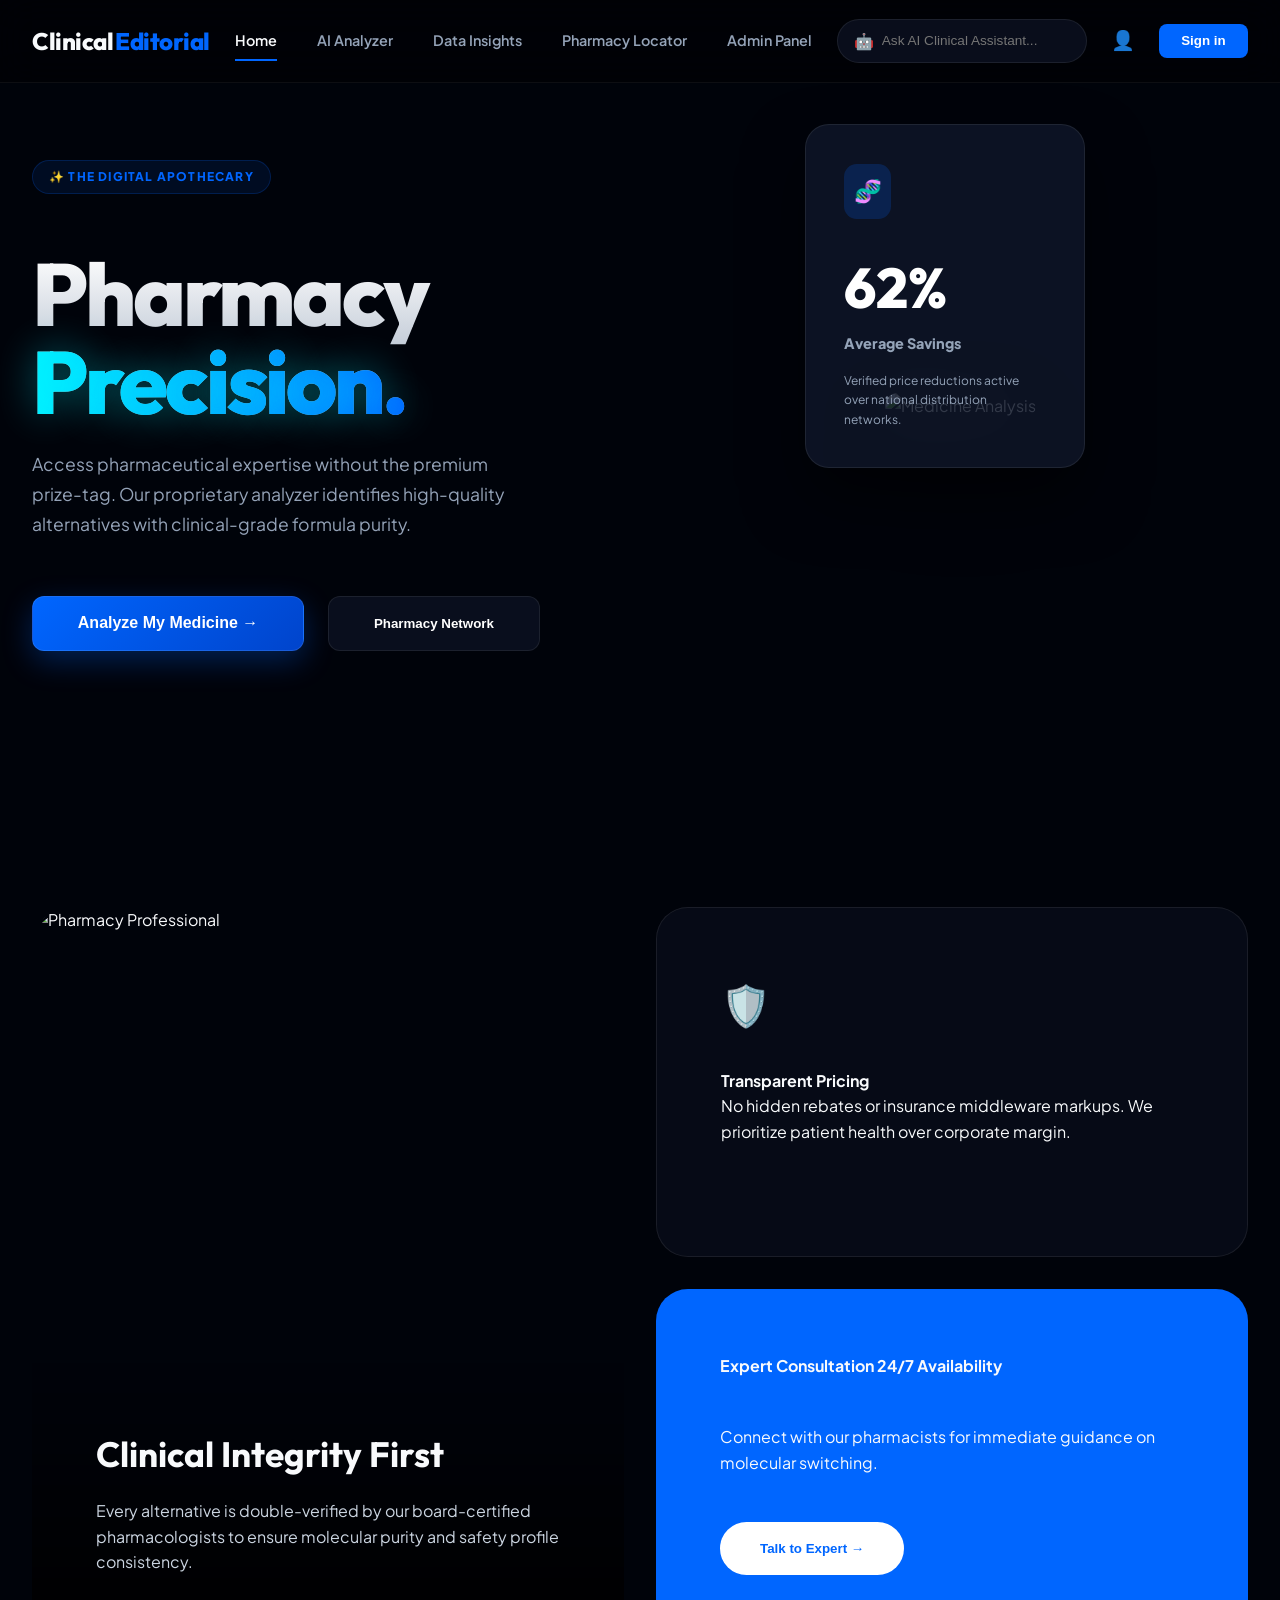
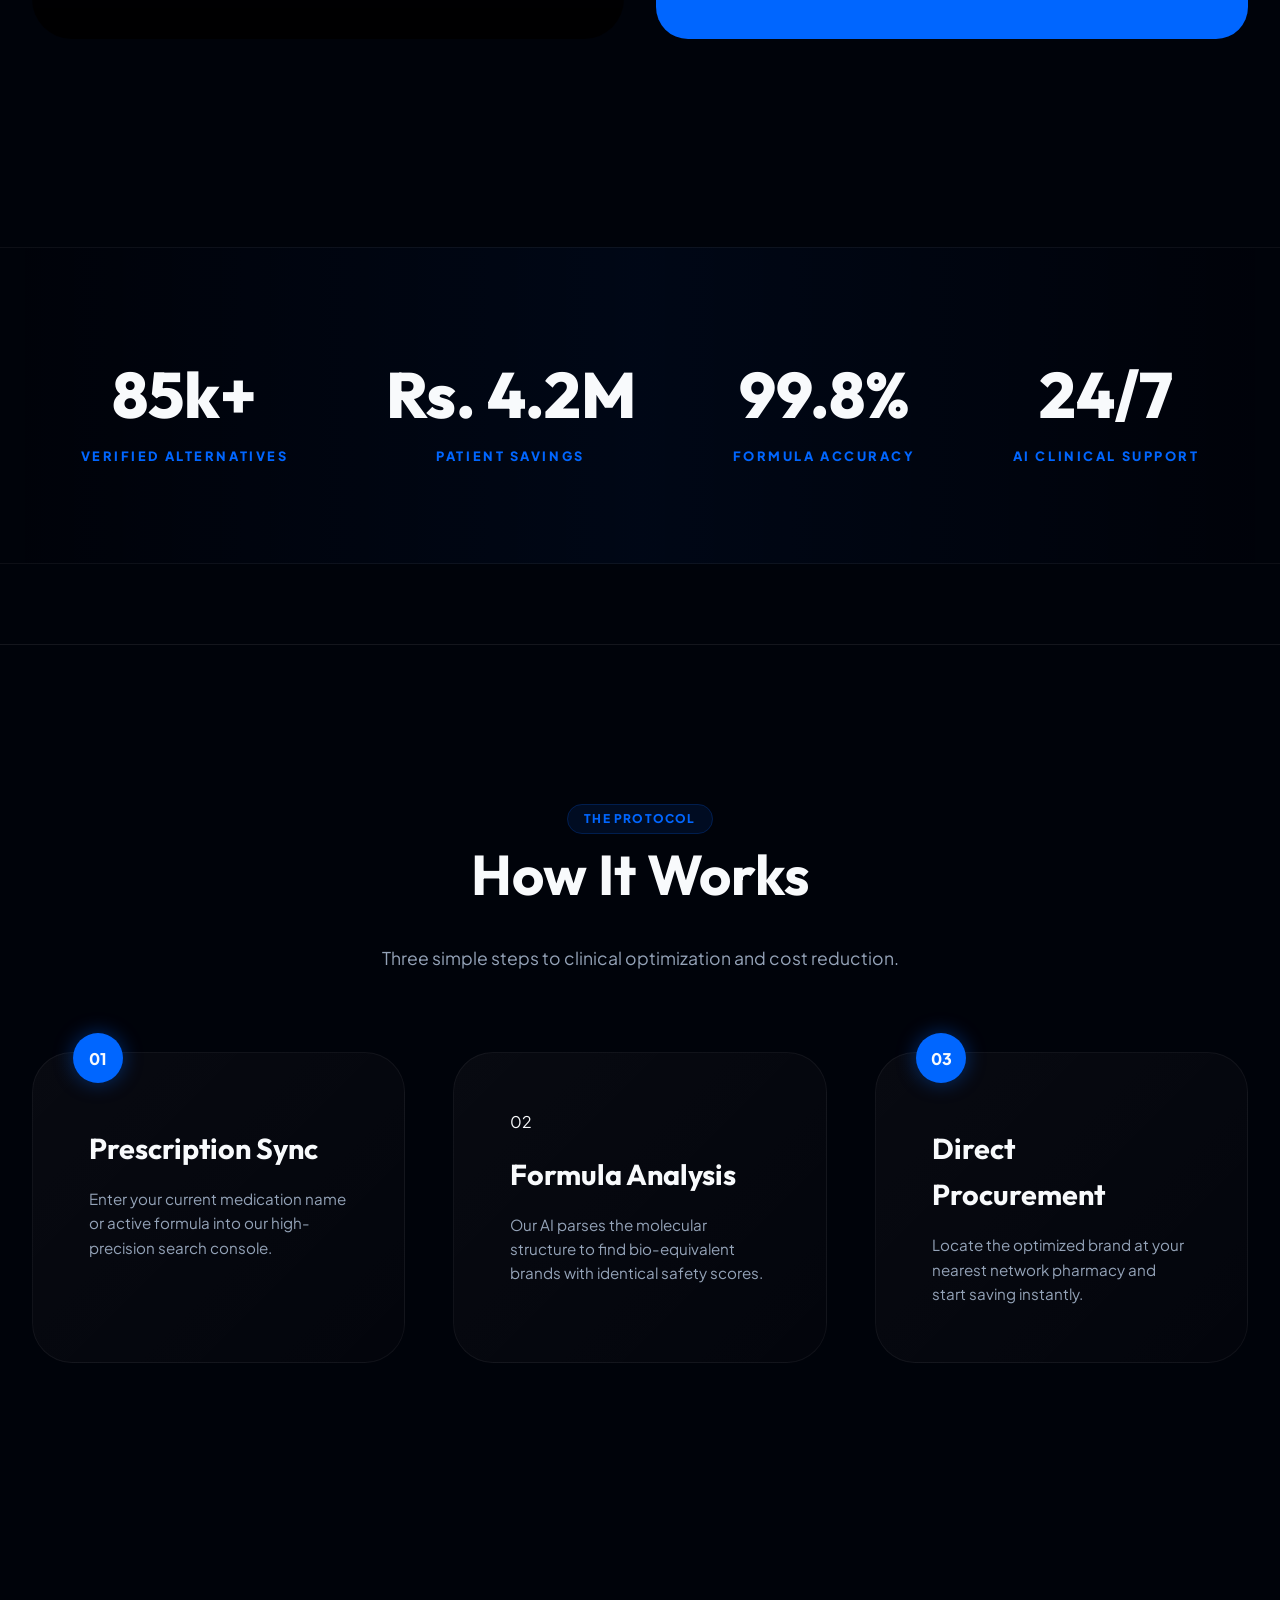
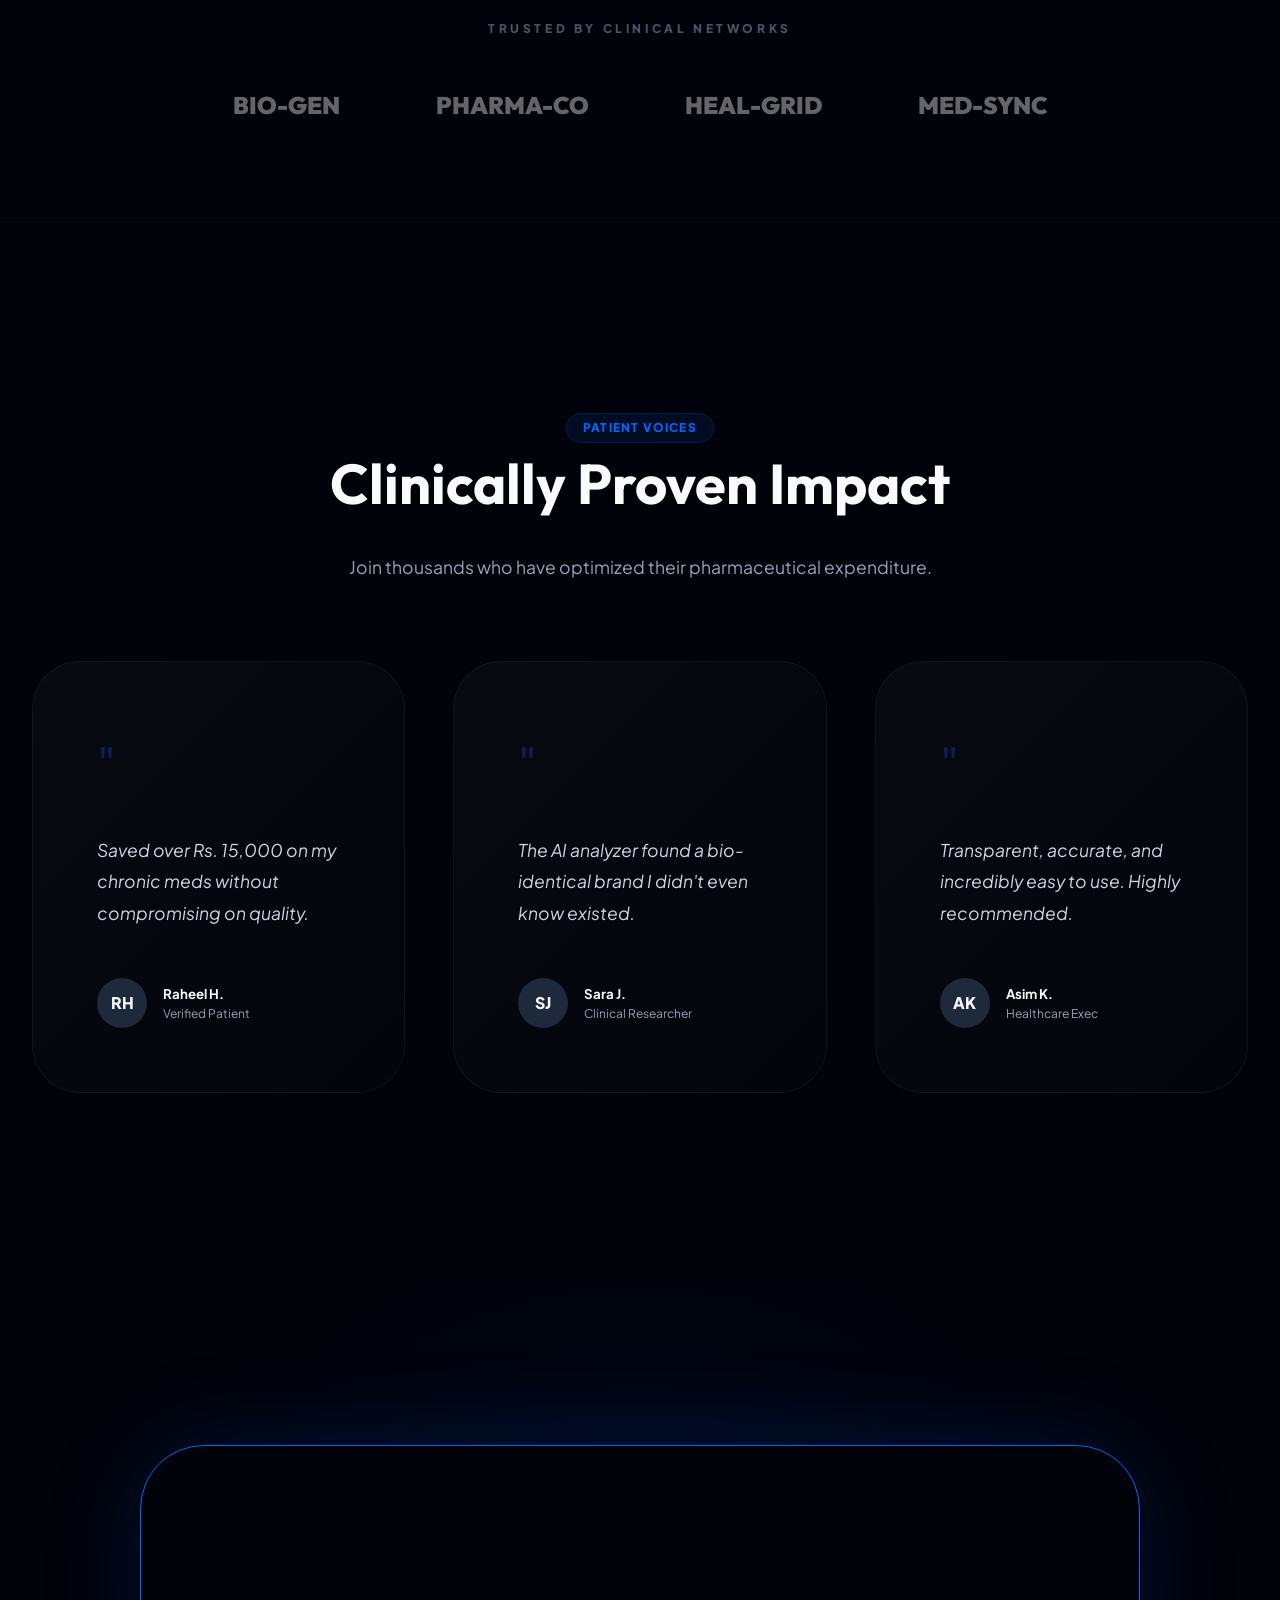
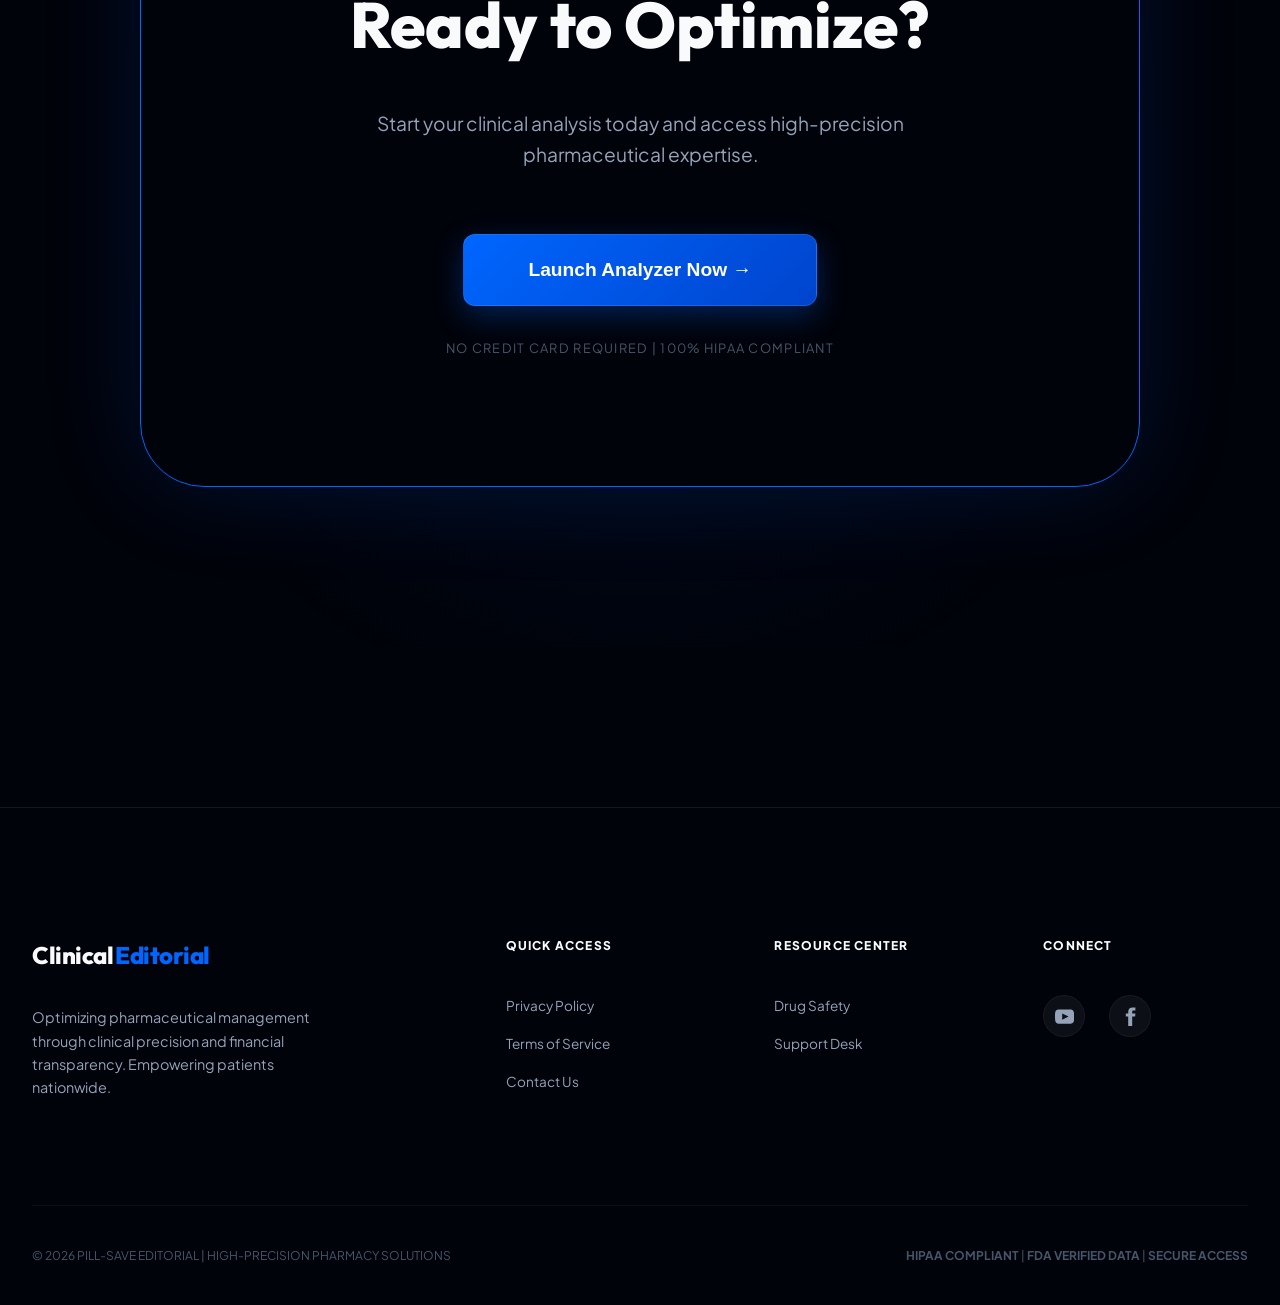
==== commit 07fb20a6: "added new file" ====
--- a/frontend/index.html
+++ b/frontend/index.html
@@ -22,9 +22,11 @@
             <div class="logo"><a href="index.html"
                     style="text-decoration:none; color:inherit;">Clinical<span>Editorial</span></a></div>
             <nav class="nav-menu">
-                <a href="analyzer.html">Medicine Analyzer</a>
+                <a href="index.html">Home</a>
+                <a href="analyzer.html">AI Analyzer</a>
                 <a href="analytics.html">Data Insights</a>
                 <a href="locator.html">Pharmacy Locator</a>
+                <a href="admin_login.html">Admin Panel</a>
             </nav>
             <div class="header-actions">
                 <div class="search-mini" style="width: 250px;">
